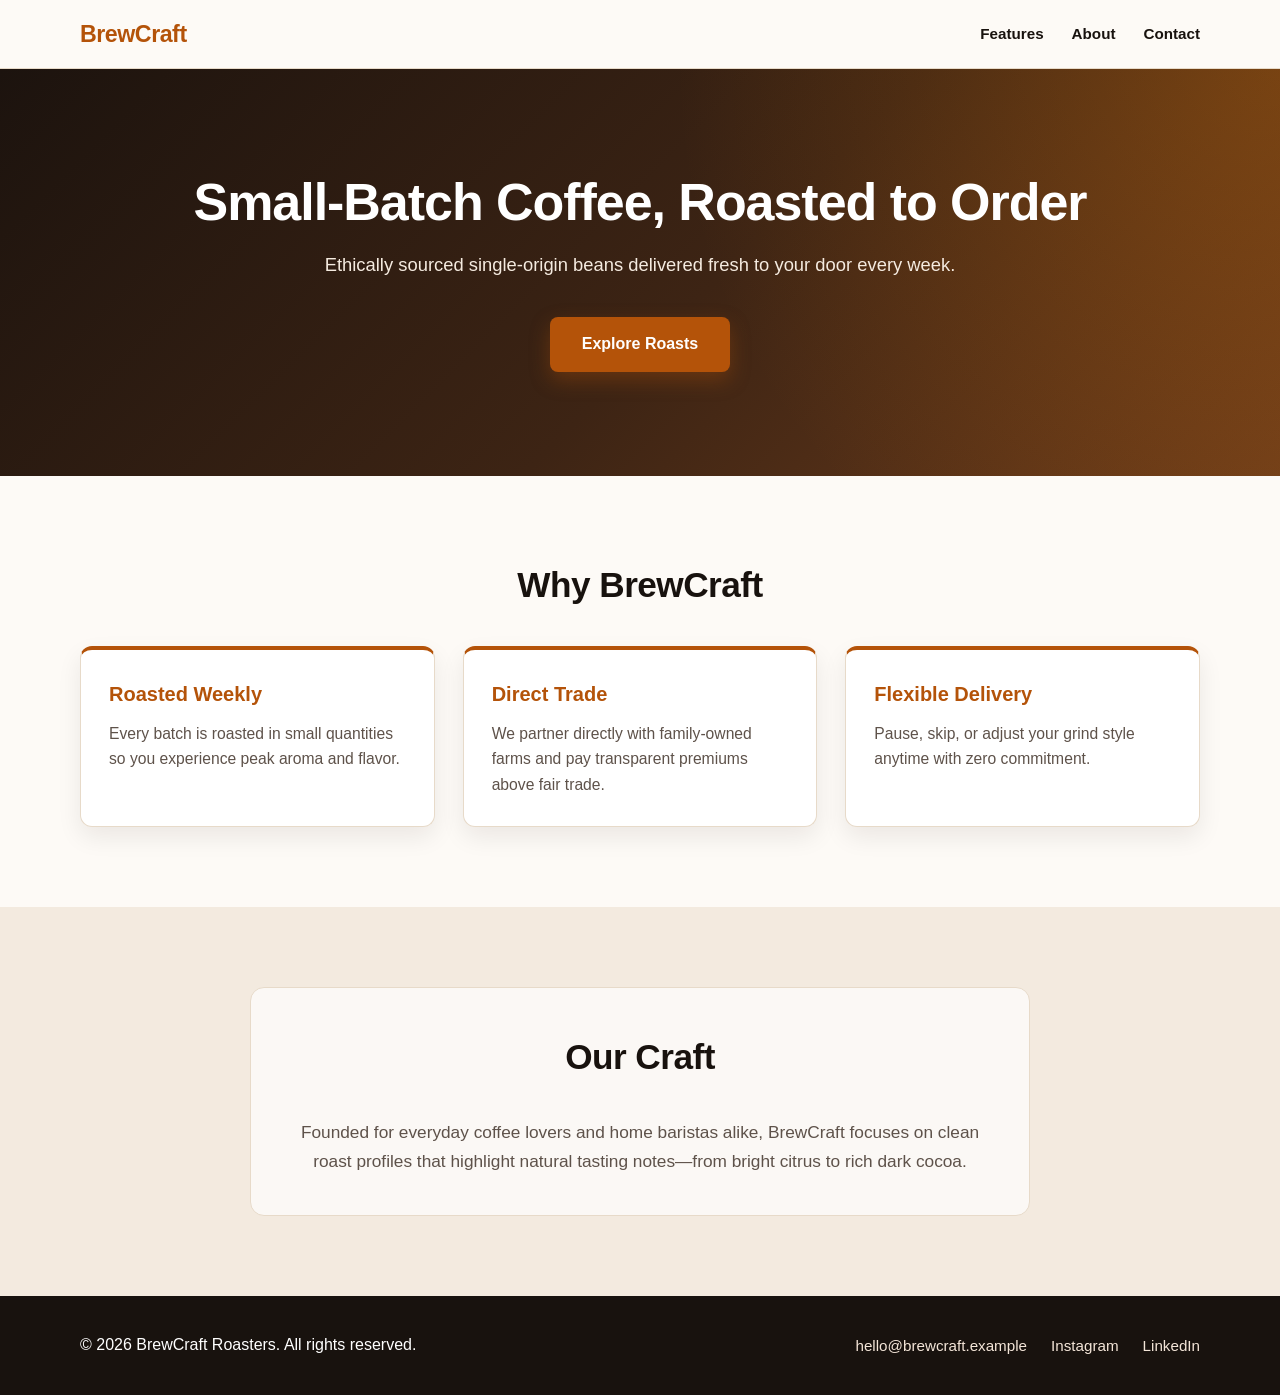
==== WebDev-L1-LandingPage/index.html @ 2c8c0022 "Add Web Development Level 1 tasks" ====
<!DOCTYPE html>
<html lang="en">
<head>
  <meta charset="UTF-8" />
  <meta name="viewport" content="width=device-width, initial-scale=1.0" />
  <title>BrewCraft Roasters — Specialty Coffee Landing Page</title>
  <link rel="stylesheet" href="style.css" />
</head>
<body>
  <!-- Sticky Navigation Bar -->
  <header class="navbar">
    <div class="container nav-content">
      <a href="#" class="logo">BrewCraft</a>
      <nav aria-label="Primary Navigation">
        <ul class="nav-links">
          <li><a href="#features">Features</a></li>
          <li><a href="#about">About</a></li>
          <li><a href="#contact">Contact</a></li>
        </ul>
      </nav>
    </div>
  </header>

  <main>
    <!-- Hero Section -->
    <section class="hero">
      <div class="container hero-content">
        <h1>Small-Batch Coffee, Roasted to Order</h1>
        <p class="hero-subheadline">
          Ethically sourced single-origin beans delivered fresh to your door every week.
        </p>
        <a href="#features" class="btn-primary">Explore Roasts</a>
      </div>
    </section>

    <!-- Features Section -->
    <section id="features" class="section features">
      <div class="container">
        <h2>Why BrewCraft</h2>
        <div class="grid-3">
          <article class="card">
            <h3>Roasted Weekly</h3>
            <p>Every batch is roasted in small quantities so you experience peak aroma and flavor.</p>
          </article>
          <article class="card">
            <h3>Direct Trade</h3>
            <p>We partner directly with family-owned farms and pay transparent premiums above fair trade.</p>
          </article>
          <article class="card">
            <h3>Flexible Delivery</h3>
            <p>Pause, skip, or adjust your grind style anytime with zero commitment.</p>
          </article>
        </div>
      </div>
    </section>

    <!-- About Section -->
    <section id="about" class="section about">
      <div class="container about-box">
        <h2>Our Craft</h2>
        <p>
          Founded for everyday coffee lovers and home baristas alike, BrewCraft focuses on clean
          roast profiles that highlight natural tasting notes—from bright citrus to rich dark cocoa.
        </p>
      </div>
    </section>
  </main>

  <!-- Footer -->
  <footer id="contact" class="footer">
    <div class="container footer-content">
      <p>&copy; 2026 BrewCraft Roasters. All rights reserved.</p>
      <div class="footer-links">
        <a href="mailto:hello@brewcraft.example">hello@brewcraft.example</a>
        <a href="https://instagram.com" target="_blank" rel="noopener noreferrer">Instagram</a>
        <a href="https://linkedin.com" target="_blank" rel="noopener noreferrer">LinkedIn</a>
      </div>
    </div>
  </footer>
</body>
</html>
---- WebDev-L1-LandingPage/style.css ----
:root {
  --bg-light: #fdfaf6;
  --bg-accent: #f3eadf;
  --bg-dark: #18120e;
  --text-dark: #18120e;
  --text-muted: #5e524a;
  --text-light: #ffffff;
  --primary: #b45309;
  --primary-hover: #92400e;
  --card-bg: #ffffff;
  --border: #e7dac9;
  --shadow: 0 10px 25px rgba(24, 18, 14, 0.08);
}

*,
*::before,
*::after {
  box-sizing: border-box;
  margin: 0;
  padding: 0;
}

html {
  scroll-behavior: smooth;
  font-size: 16px;
}

body {
  font-family: "Segoe UI", Tahoma, Geneva, Verdana, sans-serif;
  background-color: var(--bg-light);
  color: var(--text-dark);
  line-height: 1.65;
}

.container {
  width: min(1120px, 90%);
  margin: 0 auto;
}

/* Sticky Navbar */
.navbar {
  position: sticky;
  top: 0;
  z-index: 100;
  background-color: rgba(253, 250, 246, 0.92);
  border-bottom: 1px solid var(--border);
  backdrop-filter: blur(10px);
}

.nav-content {
  display: flex;
  justify-content: space-between;
  align-items: center;
  min-height: 68px;
  gap: 1rem;
  flex-wrap: wrap;
}

.logo {
  font-size: 1.45rem;
  font-weight: 800;
  letter-spacing: -0.02em;
  color: var(--primary);
  text-decoration: none;
}

.nav-links {
  list-style: none;
  display: flex;
  gap: 1.75rem;
  flex-wrap: wrap;
}

.nav-links a {
  text-decoration: none;
  color: var(--text-dark);
  font-weight: 600;
  font-size: 0.95rem;
  transition: color 0.2s ease;
}

.nav-links a:hover {
  color: var(--primary);
}

/* Hero Section */
.hero {
  background:
    radial-gradient(circle at top right, rgba(217, 119, 6, 0.28), transparent 45%),
    linear-gradient(135deg, #1c130e 0%, #3d2414 55%, #6b3b1a 100%);
  color: var(--text-light);
  padding: 6.5rem 0;
  text-align: center;
}

.hero-content h1 {
  font-size: clamp(2.1rem, 4.5vw, 3.25rem);
  line-height: 1.15;
  letter-spacing: -0.02em;
  margin-bottom: 1.1rem;
}

.hero-subheadline {
  font-size: 1.15rem;
  max-width: 640px;
  margin: 0 auto 2.25rem;
  color: #f5ebe0;
}

.btn-primary {
  display: inline-block;
  background-color: var(--primary);
  color: var(--text-light);
  text-decoration: none;
  padding: 0.9rem 2rem;
  border-radius: 8px;
  font-weight: 600;
  box-shadow: 0 8px 20px rgba(180, 83, 9, 0.35);
  transition: transform 0.2s ease, background-color 0.2s ease;
}

.btn-primary:hover {
  background-color: var(--primary-hover);
  transform: translateY(-2px);
}

/* Sections */
.section {
  padding: 5rem 0;
}

.section h2 {
  font-size: clamp(1.65rem, 3vw, 2.2rem);
  margin-bottom: 2rem;
  text-align: center;
  letter-spacing: -0.015em;
}

.grid-3 {
  display: grid;
  grid-template-columns: repeat(auto-fit, minmax(260px, 1fr));
  gap: 1.75rem;
}

.card {
  background-color: var(--card-bg);
  border: 1px solid var(--border);
  border-top: 4px solid var(--primary);
  border-radius: 12px;
  padding: 1.75rem;
  box-shadow: var(--shadow);
  transition: transform 0.2s ease, box-shadow 0.2s ease;
}

.card:hover {
  transform: translateY(-4px);
  box-shadow: 0 16px 32px rgba(24, 18, 14, 0.12);
}

.card h3 {
  font-size: 1.25rem;
  margin-bottom: 0.6rem;
  color: var(--primary);
}

.card p {
  color: var(--text-muted);
  font-size: 0.98rem;
}

.about {
  background-color: var(--bg-accent);
}

.about-box {
  max-width: 780px;
  text-align: center;
  background: rgba(255, 255, 255, 0.7);
  padding: 2.5rem 2rem;
  border-radius: 14px;
  border: 1px solid var(--border);
}

.about-box p {
  color: var(--text-muted);
  font-size: 1.08rem;
}

/* Footer */
.footer {
  background-color: var(--bg-dark);
  color: var(--text-light);
  padding: 2.25rem 0;
}

.footer-content {
  display: flex;
  justify-content: space-between;
  align-items: center;
  flex-wrap: wrap;
  gap: 1rem;
}

.footer-links {
  display: flex;
  gap: 1.5rem;
  flex-wrap: wrap;
}

.footer-links a {
  color: #f3e5d8;
  text-decoration: none;
  font-size: 0.95rem;
  transition: color 0.2s ease;
}

.footer-links a:hover {
  color: #fbbf24;
  text-decoration: underline;
}
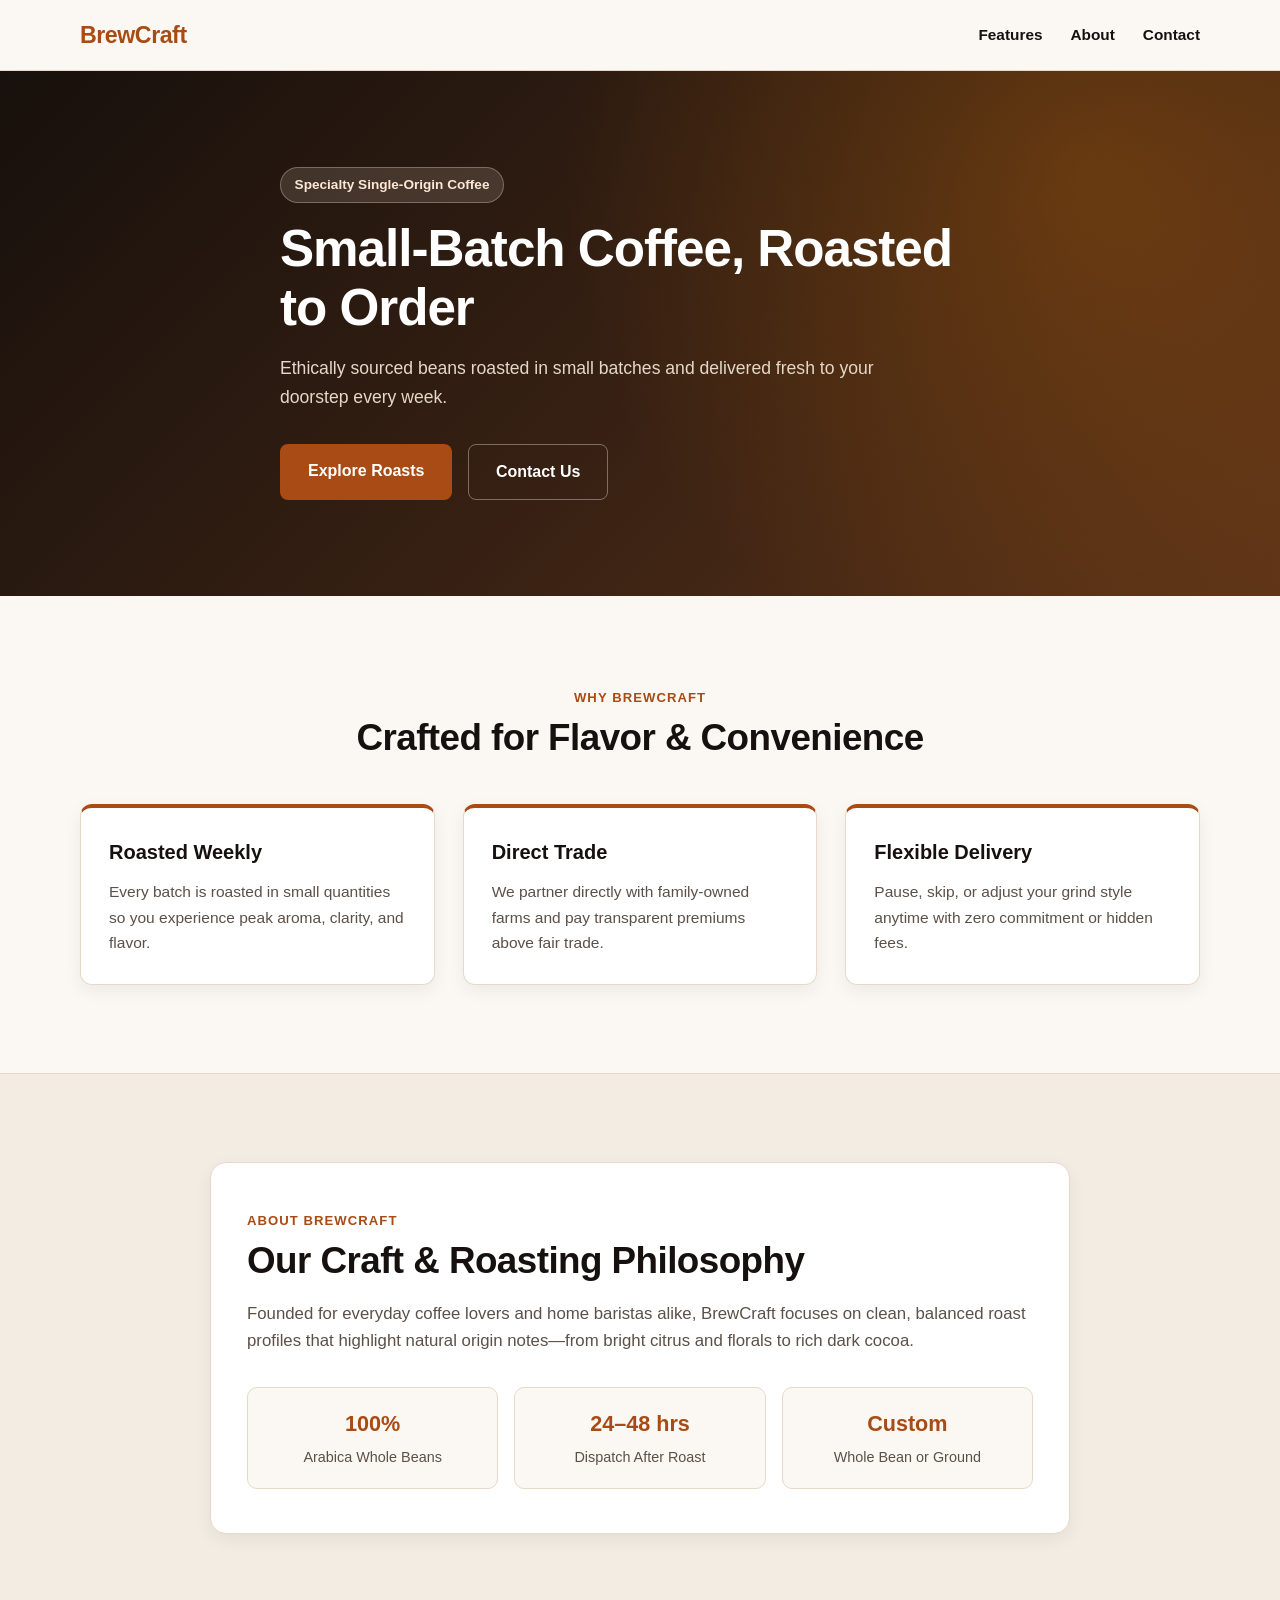
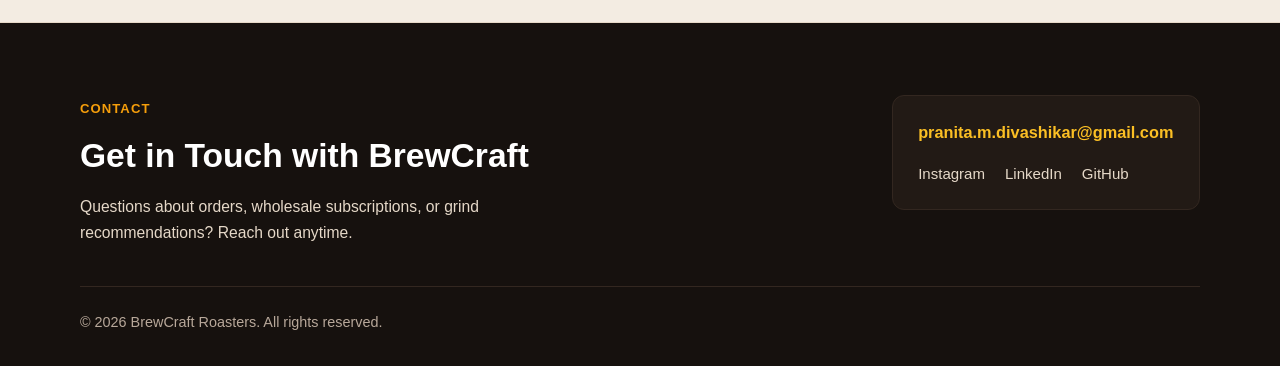
==== commit 48cbbd44: "Update Landing Page About and Contact sections" ====
--- a/WebDev-L1-LandingPage/index.html
+++ b/WebDev-L1-LandingPage/index.html
@@ -25,22 +25,29 @@
     <!-- Hero Section -->
     <section class="hero">
       <div class="container hero-content">
+        <span class="hero-badge">Specialty Single-Origin Coffee</span>
         <h1>Small-Batch Coffee, Roasted to Order</h1>
         <p class="hero-subheadline">
-          Ethically sourced single-origin beans delivered fresh to your door every week.
+          Ethically sourced beans roasted in small batches and delivered fresh to your doorstep every week.
         </p>
-        <a href="#features" class="btn-primary">Explore Roasts</a>
+        <div class="hero-actions">
+          <a href="#features" class="btn-primary">Explore Roasts</a>
+          <a href="#contact" class="btn-secondary">Contact Us</a>
+        </div>
       </div>
     </section>
 
     <!-- Features Section -->
     <section id="features" class="section features">
       <div class="container">
-        <h2>Why BrewCraft</h2>
+        <div class="section-header">
+          <span class="section-label">Why BrewCraft</span>
+          <h2>Crafted for Flavor &amp; Convenience</h2>
+        </div>
         <div class="grid-3">
           <article class="card">
             <h3>Roasted Weekly</h3>
-            <p>Every batch is roasted in small quantities so you experience peak aroma and flavor.</p>
+            <p>Every batch is roasted in small quantities so you experience peak aroma, clarity, and flavor.</p>
           </article>
           <article class="card">
             <h3>Direct Trade</h3>
@@ -48,7 +55,7 @@
           </article>
           <article class="card">
             <h3>Flexible Delivery</h3>
-            <p>Pause, skip, or adjust your grind style anytime with zero commitment.</p>
+            <p>Pause, skip, or adjust your grind style anytime with zero commitment or hidden fees.</p>
           </article>
         </div>
       </div>
@@ -56,24 +63,58 @@
 
     <!-- About Section -->
     <section id="about" class="section about">
-      <div class="container about-box">
-        <h2>Our Craft</h2>
-        <p>
-          Founded for everyday coffee lovers and home baristas alike, BrewCraft focuses on clean
-          roast profiles that highlight natural tasting notes—from bright citrus to rich dark cocoa.
-        </p>
+      <div class="container">
+        <div class="about-panel">
+          <span class="section-label">About BrewCraft</span>
+          <h2>Our Craft &amp; Roasting Philosophy</h2>
+          <p>
+            Founded for everyday coffee lovers and home baristas alike, BrewCraft focuses on clean,
+            balanced roast profiles that highlight natural origin notes—from bright citrus and florals
+            to rich dark cocoa.
+          </p>
+          <div class="about-highlights">
+            <div class="highlight-box">
+              <strong>100%</strong>
+              <span>Arabica Whole Beans</span>
+            </div>
+            <div class="highlight-box">
+              <strong>24–48 hrs</strong>
+              <span>Dispatch After Roast</span>
+            </div>
+            <div class="highlight-box">
+              <strong>Custom</strong>
+              <span>Whole Bean or Ground</span>
+            </div>
+          </div>
+        </div>
       </div>
     </section>
   </main>
 
-  <!-- Footer -->
+  <!-- Contact & Footer Section -->
   <footer id="contact" class="footer">
-    <div class="container footer-content">
-      <p>&copy; 2026 BrewCraft Roasters. All rights reserved.</p>
-      <div class="footer-links">
-        <a href="mailto:hello@brewcraft.example">hello@brewcraft.example</a>
-        <a href="https://instagram.com" target="_blank" rel="noopener noreferrer">Instagram</a>
-        <a href="https://linkedin.com" target="_blank" rel="noopener noreferrer">LinkedIn</a>
+    <div class="container">
+      <div class="footer-top">
+        <div>
+          <span class="footer-label">Contact</span>
+          <h2>Get in Touch with BrewCraft</h2>
+          <p class="footer-text">
+            Questions about orders, wholesale subscriptions, or grind recommendations? Reach out anytime.
+          </p>
+        </div>
+        <div class="contact-details">
+          <a href="mailto:pranita.m.divashikar@gmail.com" class="contact-email">
+            pranita.m.divashikar@gmail.com
+          </a>
+          <div class="footer-links">
+            <a href="https://instagram.com" target="_blank" rel="noopener noreferrer">Instagram</a>
+            <a href="https://linkedin.com" target="_blank" rel="noopener noreferrer">LinkedIn</a>
+            <a href="https://github.com/pranitamdivashikar/OIBSIP" target="_blank" rel="noopener noreferrer">GitHub</a>
+          </div>
+        </div>
+      </div>
+      <div class="footer-bottom">
+        <p>&copy; 2026 BrewCraft Roasters. All rights reserved.</p>
       </div>
     </div>
   </footer>
--- a/WebDev-L1-LandingPage/style.css
+++ b/WebDev-L1-LandingPage/style.css
@@ -1,15 +1,20 @@
 :root {
-  --bg-light: #fdfaf6;
-  --bg-accent: #f3eadf;
-  --bg-dark: #18120e;
-  --text-dark: #18120e;
-  --text-muted: #5e524a;
+  --bg-light: #fbf8f4;
+  --bg-warm: #f3ece2;
+  --bg-dark: #16110e;
+  --bg-dark-elevated: #221a15;
+  --text-dark: #16110e;
+  --text-muted: #5c5047;
   --text-light: #ffffff;
-  --primary: #b45309;
-  --primary-hover: #92400e;
+  --text-light-muted: #e5d8c8;
+  --primary: #a84b14;
+  --primary-hover: #873a0d;
+  --accent-soft: #fde8d7;
   --card-bg: #ffffff;
-  --border: #e7dac9;
-  --shadow: 0 10px 25px rgba(24, 18, 14, 0.08);
+  --border: #e6d9c8;
+  --border-dark: #332720;
+  --shadow-sm: 0 6px 18px rgba(22, 17, 14, 0.06);
+  --shadow-md: 0 14px 30px rgba(22, 17, 14, 0.1);
 }
 
 *,
@@ -22,6 +27,7 @@
 
 html {
   scroll-behavior: smooth;
+  scroll-padding-top: 76px;
   font-size: 16px;
 }
 
@@ -30,6 +36,7 @@
   background-color: var(--bg-light);
   color: var(--text-dark);
   line-height: 1.65;
+  overflow-x: hidden;
 }
 
 .container {
@@ -37,21 +44,21 @@
   margin: 0 auto;
 }
 
-/* Sticky Navbar */
+/* Sticky Navigation Bar */
 .navbar {
   position: sticky;
   top: 0;
   z-index: 100;
-  background-color: rgba(253, 250, 246, 0.92);
+  background-color: rgba(251, 248, 244, 0.96);
   border-bottom: 1px solid var(--border);
-  backdrop-filter: blur(10px);
+  backdrop-filter: blur(8px);
 }
 
 .nav-content {
   display: flex;
   justify-content: space-between;
   align-items: center;
-  min-height: 68px;
+  min-height: 70px;
   gap: 1rem;
   flex-wrap: wrap;
 }
@@ -75,7 +82,8 @@
   text-decoration: none;
   color: var(--text-dark);
   font-weight: 600;
-  font-size: 0.95rem;
+  font-size: 0.96rem;
+  padding: 0.25rem 0;
   transition: color 0.2s ease;
 }
 
@@ -86,25 +94,46 @@
 /* Hero Section */
 .hero {
   background:
-    radial-gradient(circle at top right, rgba(217, 119, 6, 0.28), transparent 45%),
-    linear-gradient(135deg, #1c130e 0%, #3d2414 55%, #6b3b1a 100%);
-  color: var(--text-light);
-  padding: 6.5rem 0;
-  text-align: center;
+    radial-gradient(circle at 85% 20%, rgba(217, 119, 6, 0.26), transparent 45%),
+    linear-gradient(135deg, #17100c 0%, #382113 55%, #5c3318 100%);
+  color: var(--text-light);
+  padding: 6rem 0;
+}
+
+.hero-content {
+  max-width: 720px;
+}
+
+.hero-badge {
+  display: inline-block;
+  background-color: rgba(253, 232, 215, 0.14);
+  border: 1px solid rgba(253, 232, 215, 0.3);
+  color: var(--accent-soft);
+  font-size: 0.85rem;
+  font-weight: 600;
+  padding: 0.35rem 0.85rem;
+  border-radius: 999px;
+  margin-bottom: 1.1rem;
 }
 
 .hero-content h1 {
-  font-size: clamp(2.1rem, 4.5vw, 3.25rem);
+  font-size: clamp(2.15rem, 4.4vw, 3.2rem);
   line-height: 1.15;
   letter-spacing: -0.02em;
-  margin-bottom: 1.1rem;
+  margin-bottom: 1rem;
 }
 
 .hero-subheadline {
-  font-size: 1.15rem;
-  max-width: 640px;
-  margin: 0 auto 2.25rem;
-  color: #f5ebe0;
+  font-size: 1.1rem;
+  color: var(--text-light-muted);
+  max-width: 620px;
+  margin-bottom: 2rem;
+}
+
+.hero-actions {
+  display: flex;
+  gap: 1rem;
+  flex-wrap: wrap;
 }
 
 .btn-primary {
@@ -112,11 +141,10 @@
   background-color: var(--primary);
   color: var(--text-light);
   text-decoration: none;
-  padding: 0.9rem 2rem;
+  padding: 0.85rem 1.75rem;
   border-radius: 8px;
   font-weight: 600;
-  box-shadow: 0 8px 20px rgba(180, 83, 9, 0.35);
-  transition: transform 0.2s ease, background-color 0.2s ease;
+  transition: background-color 0.2s ease, transform 0.2s ease;
 }
 
 .btn-primary:hover {
@@ -124,21 +152,55 @@
   transform: translateY(-2px);
 }
 
-/* Sections */
+.btn-secondary {
+  display: inline-block;
+  background-color: transparent;
+  color: var(--text-light);
+  border: 1px solid rgba(255, 255, 255, 0.35);
+  text-decoration: none;
+  padding: 0.85rem 1.65rem;
+  border-radius: 8px;
+  font-weight: 600;
+  transition: border-color 0.2s ease, background-color 0.2s ease;
+}
+
+.btn-secondary:hover {
+  border-color: var(--text-light);
+  background-color: rgba(255, 255, 255, 0.08);
+}
+
+/* Shared Sections */
 .section {
-  padding: 5rem 0;
+  padding: 5.5rem 0;
+  scroll-margin-top: 76px;
+}
+
+.section-header {
+  text-align: center;
+  max-width: 640px;
+  margin: 0 auto 2.75rem;
+}
+
+.section-label {
+  display: inline-block;
+  font-size: 0.82rem;
+  font-weight: 700;
+  text-transform: uppercase;
+  letter-spacing: 0.08em;
+  color: var(--primary);
+  margin-bottom: 0.5rem;
 }
 
 .section h2 {
-  font-size: clamp(1.65rem, 3vw, 2.2rem);
-  margin-bottom: 2rem;
-  text-align: center;
+  font-size: clamp(1.75rem, 3.2vw, 2.3rem);
+  line-height: 1.2;
   letter-spacing: -0.015em;
 }
 
+/* Features Section */
 .grid-3 {
   display: grid;
-  grid-template-columns: repeat(auto-fit, minmax(260px, 1fr));
+  grid-template-columns: repeat(auto-fit, minmax(250px, 1fr));
   gap: 1.75rem;
 }
 
@@ -148,73 +210,164 @@
   border-top: 4px solid var(--primary);
   border-radius: 12px;
   padding: 1.75rem;
-  box-shadow: var(--shadow);
+  box-shadow: var(--shadow-sm);
   transition: transform 0.2s ease, box-shadow 0.2s ease;
 }
 
 .card:hover {
   transform: translateY(-4px);
-  box-shadow: 0 16px 32px rgba(24, 18, 14, 0.12);
+  box-shadow: var(--shadow-md);
 }
 
 .card h3 {
   font-size: 1.25rem;
   margin-bottom: 0.6rem;
-  color: var(--primary);
+  color: var(--text-dark);
 }
 
 .card p {
   color: var(--text-muted);
-  font-size: 0.98rem;
-}
-
+  font-size: 0.97rem;
+}
+
+/* About Section */
 .about {
-  background-color: var(--bg-accent);
-}
-
-.about-box {
-  max-width: 780px;
+  background-color: var(--bg-warm);
+  border-top: 1px solid var(--border);
+  border-bottom: 1px solid var(--border);
+}
+
+.about-panel {
+  max-width: 860px;
+  margin: 0 auto;
+  background-color: var(--card-bg);
+  border: 1px solid var(--border);
+  border-radius: 16px;
+  padding: 2.75rem 2.25rem;
+  box-shadow: var(--shadow-sm);
+}
+
+.about-panel h2 {
+  margin-bottom: 1rem;
+}
+
+.about-panel > p {
+  color: var(--text-muted);
+  font-size: 1.05rem;
+  margin-bottom: 2rem;
+}
+
+.about-highlights {
+  display: grid;
+  grid-template-columns: repeat(auto-fit, minmax(180px, 1fr));
+  gap: 1rem;
+}
+
+.highlight-box {
+  background-color: var(--bg-light);
+  border: 1px solid var(--border);
+  border-radius: 10px;
+  padding: 1.1rem;
   text-align: center;
-  background: rgba(255, 255, 255, 0.7);
-  padding: 2.5rem 2rem;
-  border-radius: 14px;
-  border: 1px solid var(--border);
-}
-
-.about-box p {
+}
+
+.highlight-box strong {
+  display: block;
+  font-size: 1.35rem;
+  color: var(--primary);
+  margin-bottom: 0.2rem;
+}
+
+.highlight-box span {
+  font-size: 0.9rem;
   color: var(--text-muted);
-  font-size: 1.08rem;
-}
-
-/* Footer */
+  font-weight: 500;
+}
+
+/* Contact & Footer */
 .footer {
   background-color: var(--bg-dark);
   color: var(--text-light);
-  padding: 2.25rem 0;
-}
-
-.footer-content {
+  padding: 4.5rem 0 2rem;
+  scroll-margin-top: 76px;
+}
+
+.footer-label {
+  display: inline-block;
+  font-size: 0.82rem;
+  font-weight: 700;
+  text-transform: uppercase;
+  letter-spacing: 0.08em;
+  color: #f59e0b;
+  margin-bottom: 0.5rem;
+}
+
+.footer-top {
   display: flex;
   justify-content: space-between;
-  align-items: center;
-  flex-wrap: wrap;
-  gap: 1rem;
+  align-items: flex-start;
+  gap: 2rem;
+  flex-wrap: wrap;
+  padding-bottom: 2.5rem;
+  border-bottom: 1px solid var(--border-dark);
+}
+
+.footer-top h2 {
+  font-size: clamp(1.6rem, 3vw, 2.1rem);
+  margin-bottom: 0.65rem;
+}
+
+.footer-text {
+  color: var(--text-light-muted);
+  max-width: 480px;
+  font-size: 0.98rem;
+}
+
+.contact-details {
+  background-color: var(--bg-dark-elevated);
+  border: 1px solid var(--border-dark);
+  border-radius: 12px;
+  padding: 1.4rem 1.6rem;
+  display: flex;
+  flex-direction: column;
+  gap: 1rem;
+}
+
+.contact-email {
+  color: #fbbf24;
+  font-weight: 700;
+  font-size: 1.02rem;
+  text-decoration: none;
+}
+
+.contact-email:hover {
+  text-decoration: underline;
 }
 
 .footer-links {
   display: flex;
-  gap: 1.5rem;
+  gap: 1.25rem;
   flex-wrap: wrap;
 }
 
 .footer-links a {
-  color: #f3e5d8;
-  text-decoration: none;
-  font-size: 0.95rem;
-  transition: color 0.2s ease;
+  color: var(--text-light-muted);
+  text-decoration: none;
+  font-size: 0.94rem;
+  font-weight: 500;
 }
 
 .footer-links a:hover {
-  color: #fbbf24;
+  color: var(--text-light);
   text-decoration: underline;
+}
+
+.footer-bottom {
+  padding-top: 1.5rem;
+  font-size: 0.9rem;
+  color: #b8a89a;
+  display: flex;
+  justify-content: space-between;
+  flex-wrap: wrap;
+  gap: 1rem;
 }
